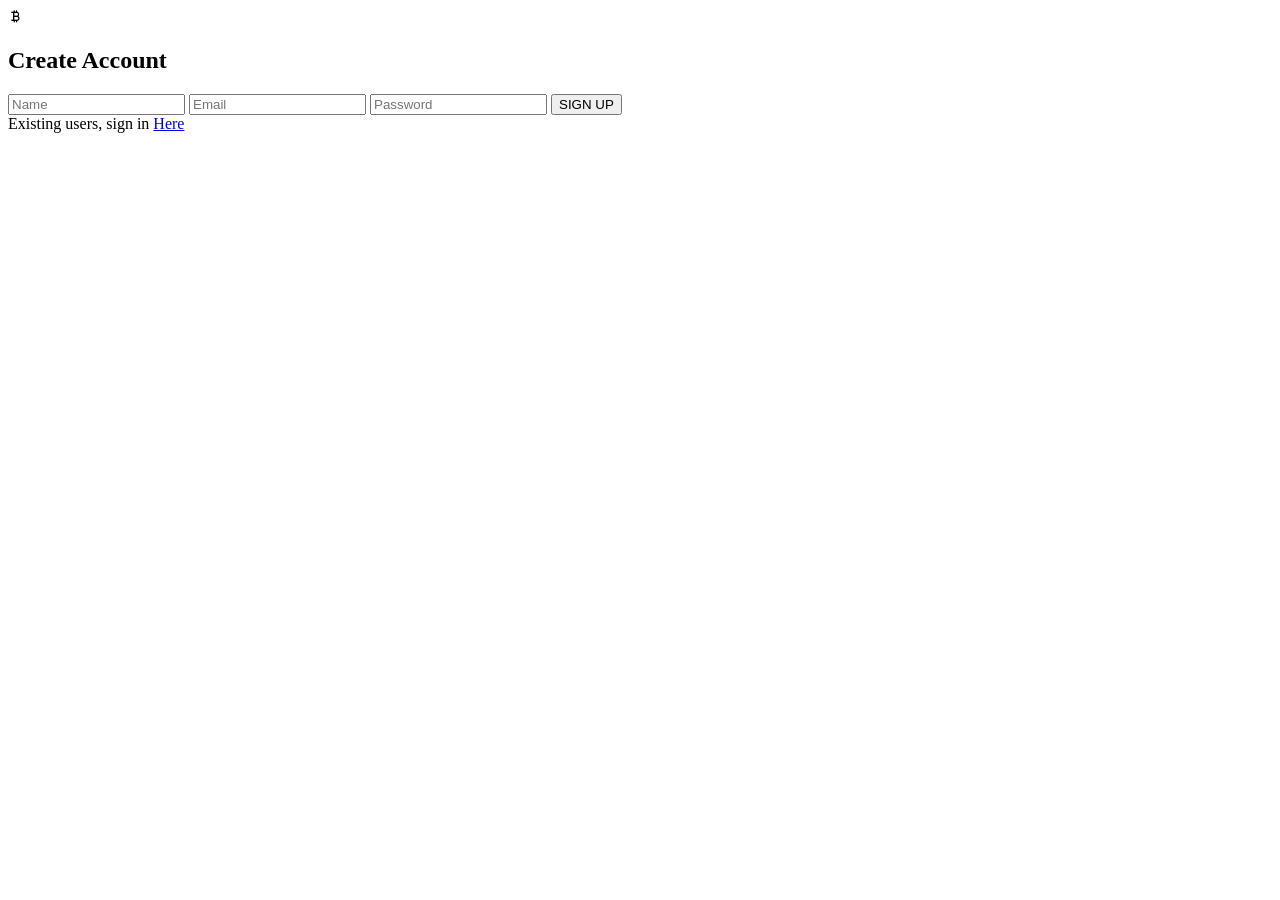
==== Modern_signup_page_ui_design/index.html @ 3313c400 "add index.html of project 01" ====
<!doctype html>
<html lang="en">
  <head>
    <meta charset="UTF-8" />
    <meta name="viewport" content="width=device-width, initial-scale=1.0" />
    <meta name="author" content="Anarchist-Society" />
    <meta name="description" content="A fucking SignUp" />
    <link
      href="https://unpkg.com/boxicons@2.1.4/css/boxicons.min.css"
      rel="stylesheet"
    />
    <link rel="stylesheet" href="style.css" />
    <title>Fuck SignUp</title>
  </head>

  <body>
    <main>
      <div class="circle"></div>
      <div class="card">
        <div class="logo">
          <i class="bx bx-bitcoin"></i>
        </div>
        <h2>Create Account</h2>
        <form class="form">
          <input type="text" placeholder="Name" />
          <input type="email" placeholder="Email" />
          <input type="password" placeholder="Password" />
          <button type="submit">SIGN UP</button>
        </form>
        <footer>
          Existing users, sign in
          <a href="#">Here</a>
        </footer>
      </div>
    </main>
  </body>
</html>
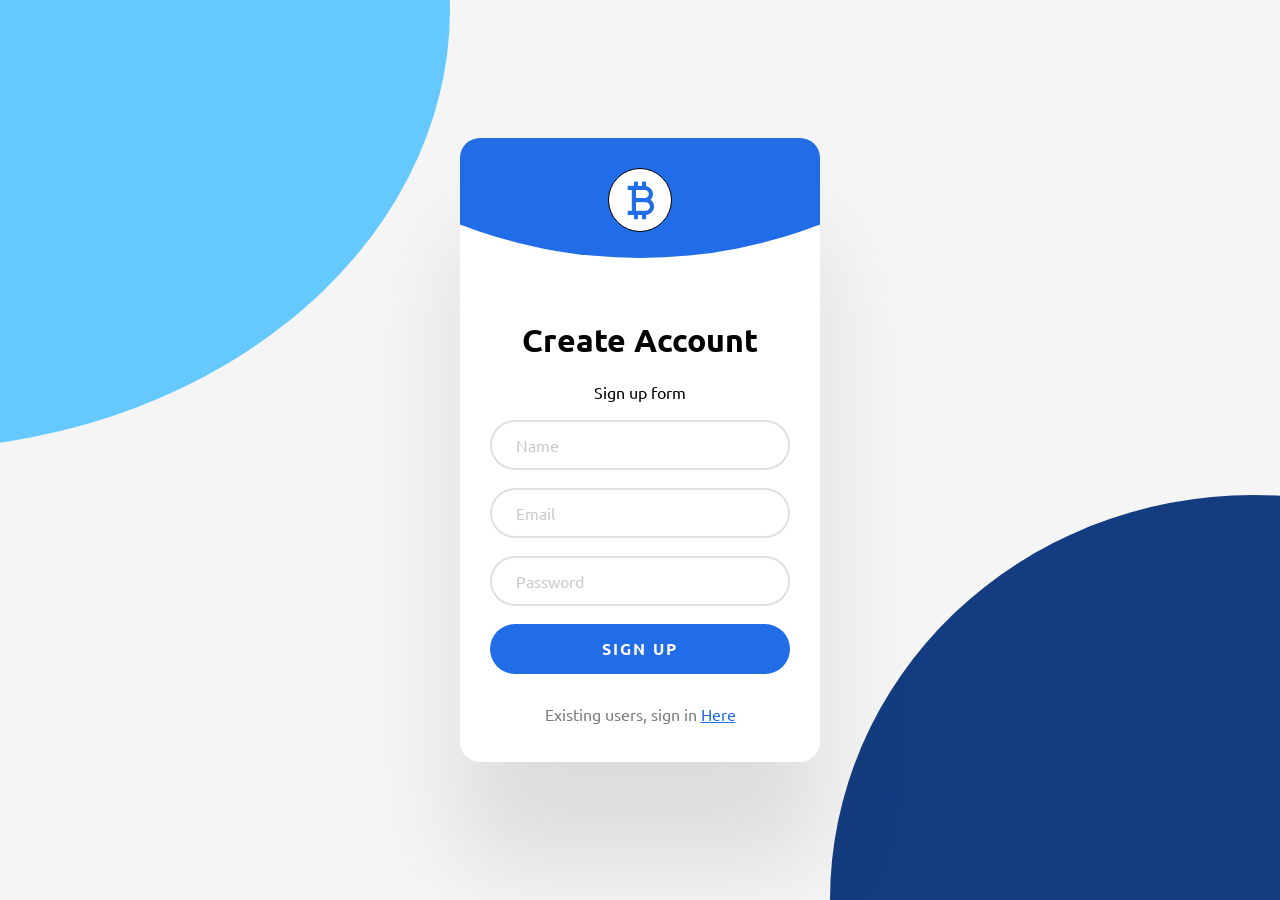
==== commit 2e61f328: "update index.html of project 01" ====
--- a/Modern_signup_page_ui_design/index.html
+++ b/Modern_signup_page_ui_design/index.html
@@ -15,18 +15,55 @@
 
   <body>
     <main>
-      <div class="circle"></div>
+      <div class="circle" aria-hidden="true"></div>
+      <!-- Para ocultar este elemento a los lectores de pantalla -->
+
       <div class="card">
-        <div class="logo">
+        <div class="logo" aria-hidden="true">
           <i class="bx bx-bitcoin"></i>
         </div>
-        <h2>Create Account</h2>
-        <form class="form">
-          <input type="text" placeholder="Name" />
-          <input type="email" placeholder="Email" />
-          <input type="password" placeholder="Password" />
+
+        <h1>Create Account</h1>
+
+        <!-- role="form" es para que los lectores de pantalla sepan que esto es un formulario -->
+        <!-- aria-labelledby="form-title" significa que este formulario está etiquetado por el span con id form-title -->
+        <form class="form" role="form" aria-labelledby="form-title">
+          <span id="form-title" class="sr-only">Sign up form</span>
+
+          <input
+            id="name"
+            type="text"
+            name="name"
+            autocomplete="name"
+            required
+            aria-required="true"
+            placeholder="Name"
+          />
+
+          <input
+            id="email"
+            type="email"
+            name="email"
+            autocomplete="email"
+            required
+            aria-required="true"
+            placeholder="Email"
+          />
+
+          <input
+            id="password"
+            type="password"
+            name="password"
+            autocomplete="new-password"
+            required
+            aria-required="true"
+            minlength="8"
+            placeholder="Password"
+          />
+
           <button type="submit">SIGN UP</button>
         </form>
+
         <footer>
           Existing users, sign in
           <a href="#">Here</a>
--- a/Modern_signup_page_ui_design/style.css
+++ b/Modern_signup_page_ui_design/style.css
@@ -0,0 +1,168 @@
+@import url("https://fonts.googleapis.com/css2?family=Ubuntu:ital,wght@0,300;0,400;0,500;0,700;1,300;1,400;1,500;1,700&display=swap");
+
+* {
+  box-sizing: border-box;
+}
+
+html {
+  height: 100%;
+}
+
+body {
+  height: 100%;
+  display: grid;
+  place-items: center;
+  margin: 0;
+  padding: 0 32px;
+  background-color: #f5f5f5;
+  font-family: "Ubuntu";
+  animation: rotate 6s infinite alternate linear; /* */
+}
+
+.circle {
+  position: fixed;
+  top: -50vmin; /* vmin = 1% del lado más pequeño de la ventana */
+  left: -50vmin; /* vmin = 1% del lado más pequeño de la ventana */
+  width: 100vmin; /* vmin = 1% del lado más pequeño de la ventana */
+  height: 100vmin; /* vmin = 1% del lado más pequeño de la ventana */
+  border-radius: 47% 53% 61% 39% / 45% 51% 49% 55%; /**/
+  background-color: #65c8ff;
+}
+
+/* inherit -> que lo herede del padre */
+.circle::after {
+  content: "";
+  position: inherit;
+  right: -50vmin;
+  bottom: -55vmin;
+  width: inherit;
+  height: inherit;
+  border-radius: inherit;
+  background-color: #143d81;
+}
+
+.card {
+  overflow: hidden;
+  position: relative;
+  z-index: 3;
+  width: 100%;
+  padding: 160px 30px 38px;
+  border-radius: 1.25rem;
+  background-color: #fff;
+  text-align: center;
+  box-shadow: 0 100px 100px rgb(0 0 0 / 10%); /* Con la / podemos añadir opacidad en este caso de 10% */
+}
+
+.card::before {
+  content: "";
+  position: absolute;
+  background-color: #216ce7;
+  top: -880px;
+  left: 50%;
+  width: 1000px;
+  height: 1000px;
+  border-radius: 50%;
+  translate: -50% 0;
+}
+
+.card .logo {
+  border: 1px solid black;
+  position: absolute;
+  display: flex;
+  align-items: center;
+  justify-content: center;
+  border-radius: 50%;
+  background-color: #fff;
+  height: 64px;
+  width: 64px;
+  top: 30px;
+  left: 50%;
+  translate: -50% 0;
+}
+
+.card .logo i {
+  font-size: 50px;
+  color: #216ce7;
+  font-weight: 500;
+}
+
+.card > h2 {
+  font-size: 22px;
+  font-weight: 400;
+  margin: 0 0 30px;
+  color: #2a3444;
+}
+
+.form {
+  margin: 0 0 30px;
+  display: grid;
+  gap: 18px;
+}
+
+.form > input,
+.form > button {
+  width: 100%;
+  height: 50px;
+  border-radius: 28px;
+}
+
+.form > input {
+  border: 2px solid #e0e0e0;
+  font-family: inherit;
+  font-size: 16px;
+  padding: 0 24px;
+  color: #11274c;
+  transition: all 0.375s;
+}
+
+.form > input:hover {
+  border: 2px solid #000;
+}
+
+.form > input::placeholder {
+  color: #cac8c8;
+}
+
+.form > button {
+  cursor: pointer;
+  width: 100%;
+  height: 50px;
+  padding: 0 16px;
+  background-color: #216ce7;
+  color: #f9f9f9;
+  border: none;
+  font-family: inherit;
+  font-size: 1rem;
+  font-weight: 600;
+  text-align: center;
+  letter-spacing: 2px;
+  transition: all 0.375s;
+}
+
+.form > button:hover {
+  background-color: #143d81;
+}
+
+.card > footer {
+  color: #7c7c7c;
+}
+
+.card > footer > a {
+  color: #216ce7;
+  transition: all 0.375s;
+}
+
+.card > footer > a:hover {
+  color: #143d81;
+}
+
+@media (width >= 500px) {
+  body {
+    padding: 0;
+  }
+
+  .card {
+    margin: 0;
+    width: 360px;
+  }
+}
